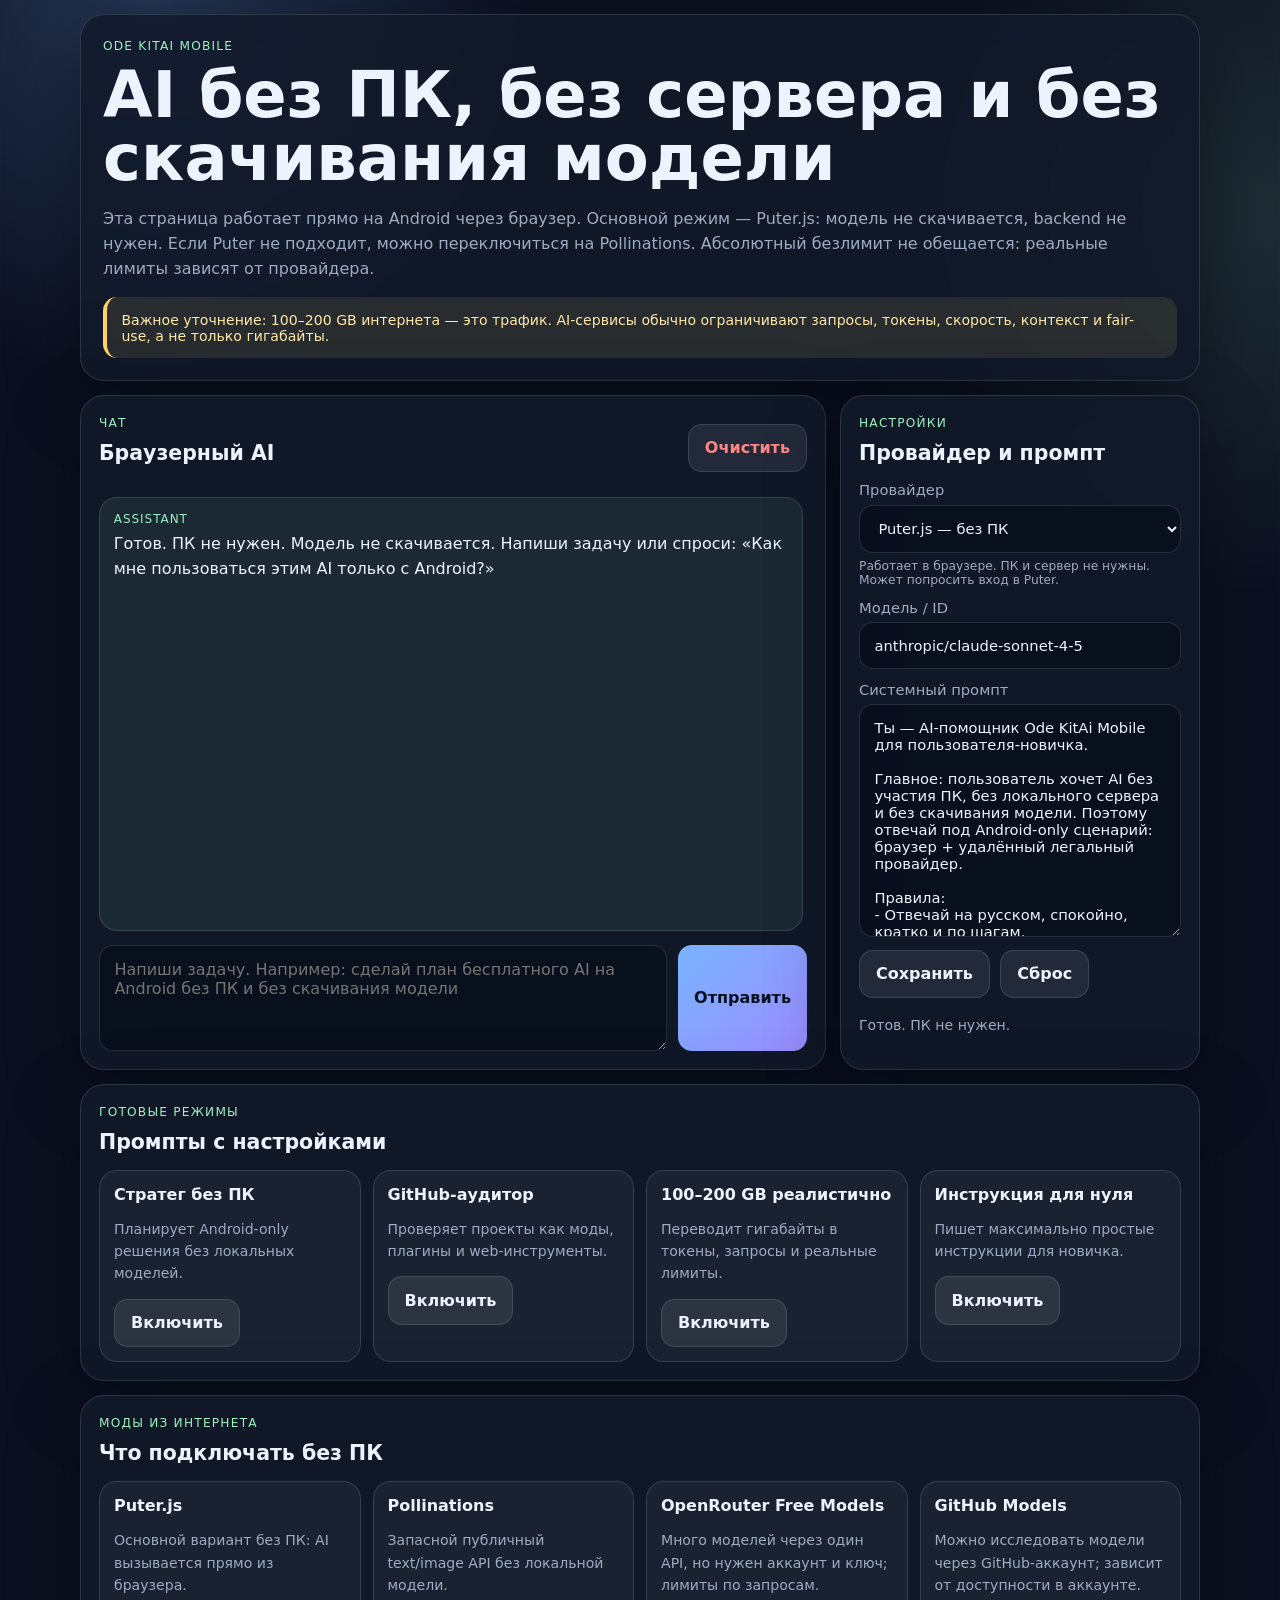
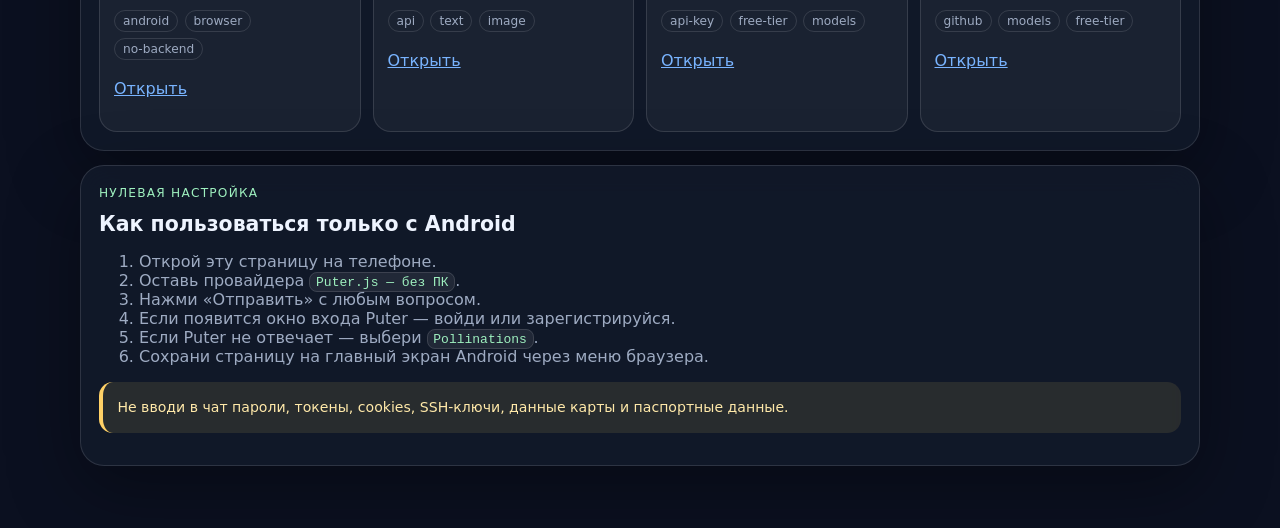
==== docs/index.html @ 51c9864e "Add Android-only static AI site Co-authored-by: arena-agent <297053741+arena-agent@users.noreply.git" ====
<!doctype html>
<html lang="ru">
<head>
  <meta charset="utf-8">
  <meta name="viewport" content="width=device-width, initial-scale=1, viewport-fit=cover">
  <meta name="theme-color" content="#0b1020">
  <title>Ode KitAi Mobile — AI без ПК и без скачивания модели</title>
  <style>
    :root {
      --bg: #0b1020;
      --panel: #121a2b;
      --panel2: #17233a;
      --text: #eef4ff;
      --muted: #9eabc2;
      --line: rgba(255,255,255,.12);
      --accent: #79b4ff;
      --accent2: #9ef0bf;
      --danger: #ff8585;
      --warn: #ffd166;
      color-scheme: dark;
      font-family: Inter, ui-sans-serif, system-ui, -apple-system, BlinkMacSystemFont, "Segoe UI", sans-serif;
    }
    * { box-sizing: border-box; }
    body {
      margin: 0;
      background:
        radial-gradient(circle at 12% 0%, rgba(121,180,255,.22), transparent 24rem),
        radial-gradient(circle at 100% 10%, rgba(158,240,191,.13), transparent 24rem),
        var(--bg);
      color: var(--text);
    }
    button, input, textarea, select { font: inherit; }
    button {
      border: 0;
      border-radius: 14px;
      padding: .86rem 1rem;
      background: linear-gradient(135deg, var(--accent), #9b8cff);
      color: #07111f;
      font-weight: 800;
      cursor: pointer;
    }
    button.secondary {
      background: rgba(255,255,255,.08);
      color: var(--text);
      border: 1px solid var(--line);
    }
    button.danger { color: var(--danger); }
    button:disabled { opacity: .55; cursor: not-allowed; }
    a { color: var(--accent); }
    code {
      border: 1px solid var(--line);
      background: rgba(255,255,255,.07);
      border-radius: 8px;
      padding: .1rem .35rem;
      color: var(--accent2);
    }
    .wrap { width: min(1120px, calc(100% - 22px)); margin: 0 auto; padding: 14px 0 48px; }
    .hero, .panel {
      border: 1px solid var(--line);
      border-radius: 24px;
      background: rgba(18,26,43,.86);
      box-shadow: 0 22px 70px rgba(0,0,0,.35);
      backdrop-filter: blur(14px);
    }
    .hero { padding: 22px; margin-bottom: 14px; }
    .panel { padding: 18px; margin-bottom: 14px; }
    .eyebrow { margin: 0 0 .5rem; color: var(--accent2); letter-spacing: .1em; text-transform: uppercase; font-size: .76rem; }
    h1 { margin: 0 0 .9rem; font-size: clamp(1.85rem, 8vw, 4rem); line-height: .98; }
    h2 { margin: 0 0 1rem; font-size: 1.28rem; }
    h3 { margin: 0 0 .45rem; font-size: 1rem; }
    p { line-height: 1.58; }
    .muted { color: var(--muted); }
    .grid { display: grid; grid-template-columns: minmax(0,1fr) 360px; gap: 14px; }
    .row { display: flex; gap: .65rem; flex-wrap: wrap; align-items: center; }
    .field { display: grid; gap: .38rem; color: var(--muted); margin-bottom: .78rem; font-size: .92rem; }
    textarea, input, select {
      width: 100%;
      border: 1px solid var(--line);
      border-radius: 14px;
      background: rgba(5,10,20,.55);
      color: var(--text);
      outline: 0;
      padding: .85rem .9rem;
    }
    textarea:focus, input:focus, select:focus { border-color: var(--accent); }
    textarea { resize: vertical; }
    .chat { min-height: 610px; display: flex; flex-direction: column; }
    .chat-log { flex: 1; min-height: 350px; max-height: 58vh; overflow: auto; display: grid; gap: .75rem; padding-right: 4px; }
    .msg { border: 1px solid var(--line); border-radius: 18px; padding: .86rem; background: rgba(255,255,255,.045); }
    .msg.user { background: rgba(121,180,255,.12); }
    .msg.assistant { background: rgba(158,240,191,.08); }
    .role { color: var(--accent2); font-size: .75rem; letter-spacing: .08em; text-transform: uppercase; margin-bottom: .38rem; }
    .content { white-space: pre-wrap; line-height: 1.55; }
    .chat-form { display: grid; grid-template-columns: 1fr auto; gap: .72rem; margin-top: .9rem; }
    .cards { display: grid; grid-template-columns: repeat(4, minmax(0,1fr)); gap: 12px; }
    .card { border: 1px solid var(--line); background: rgba(255,255,255,.045); border-radius: 18px; padding: 14px; }
    .tags { display: flex; gap: .4rem; flex-wrap: wrap; margin-top: .65rem; }
    .tag { border: 1px solid var(--line); border-radius: 999px; color: var(--muted); padding: .18rem .5rem; font-size: .76rem; }
    .notice { border-left: 4px solid var(--warn); background: rgba(255,209,102,.1); padding: .9rem; border-radius: 14px; color: #ffe9a9; }
    .ok { color: var(--accent2); }
    .bad { color: var(--danger); }
    .small { font-size: .88rem; }
    .toast { position: fixed; right: 14px; bottom: 14px; background: #eef4ff; color: #07111f; border-radius: 14px; padding: .85rem .95rem; max-width: 340px; box-shadow: 0 20px 60px rgba(0,0,0,.35); z-index: 10; }
    @media (max-width: 900px) {
      .grid { grid-template-columns: 1fr; }
      .cards { grid-template-columns: repeat(2,minmax(0,1fr)); }
      .chat-form { grid-template-columns: 1fr; }
    }
    @media (max-width: 560px) {
      .wrap { width: min(100% - 14px, 1120px); padding-top: 7px; }
      .hero, .panel { border-radius: 18px; padding: 14px; }
      .cards { grid-template-columns: 1fr; }
      .chat { min-height: 70vh; }
    }
  </style>
</head>
<body>
  <div class="wrap">
    <header class="hero">
      <p class="eyebrow">Ode KitAi Mobile</p>
      <h1>AI без ПК, без сервера и без скачивания модели</h1>
      <p class="muted">
        Эта страница работает прямо на Android через браузер. Основной режим — Puter.js: модель не скачивается, backend не нужен.
        Если Puter не подходит, можно переключиться на Pollinations. Абсолютный безлимит не обещается: реальные лимиты зависят от провайдера.
      </p>
      <div class="notice small">
        Важное уточнение: 100–200 GB интернета — это трафик. AI-сервисы обычно ограничивают запросы, токены, скорость, контекст и fair-use, а не только гигабайты.
      </div>
    </header>

    <main class="grid">
      <section class="panel chat">
        <div class="row" style="justify-content: space-between; margin-bottom: 1rem;">
          <div>
            <p class="eyebrow">Чат</p>
            <h2>Браузерный AI</h2>
          </div>
          <button class="secondary danger" id="clearBtn" type="button">Очистить</button>
        </div>
        <div id="chatLog" class="chat-log"></div>
        <form id="chatForm" class="chat-form">
          <textarea id="userInput" rows="4" placeholder="Напиши задачу. Например: сделай план бесплатного AI на Android без ПК и без скачивания модели"></textarea>
          <button id="sendBtn" type="submit">Отправить</button>
        </form>
      </section>

      <aside class="panel">
        <p class="eyebrow">Настройки</p>
        <h2>Провайдер и промпт</h2>
        <label class="field">
          <span>Провайдер</span>
          <select id="provider">
            <option value="puter" selected>Puter.js — без ПК</option>
            <option value="pollinations">Pollinations — запасной режим</option>
          </select>
          <small id="providerHint" class="muted"></small>
        </label>
        <label class="field">
          <span>Модель / ID</span>
          <input id="model" value="anthropic/claude-sonnet-4-5">
        </label>
        <label class="field">
          <span>Системный промпт</span>
          <textarea id="systemPrompt" rows="12"></textarea>
        </label>
        <div class="row">
          <button class="secondary" id="saveBtn" type="button">Сохранить</button>
          <button class="secondary" id="resetBtn" type="button">Сброс</button>
        </div>
        <p id="status" class="small muted" style="margin-top: 1rem;">Готов. ПК не нужен.</p>
      </aside>
    </main>

    <section class="panel">
      <p class="eyebrow">Готовые режимы</p>
      <h2>Промпты с настройками</h2>
      <div id="presetCards" class="cards"></div>
    </section>

    <section class="panel">
      <p class="eyebrow">Моды из интернета</p>
      <h2>Что подключать без ПК</h2>
      <div id="modCards" class="cards"></div>
    </section>

    <section class="panel">
      <p class="eyebrow">Нулевая настройка</p>
      <h2>Как пользоваться только с Android</h2>
      <ol class="muted">
        <li>Открой эту страницу на телефоне.</li>
        <li>Оставь провайдера <code>Puter.js — без ПК</code>.</li>
        <li>Нажми «Отправить» с любым вопросом.</li>
        <li>Если появится окно входа Puter — войди или зарегистрируйся.</li>
        <li>Если Puter не отвечает — выбери <code>Pollinations</code>.</li>
        <li>Сохрани страницу на главный экран Android через меню браузера.</li>
      </ol>
      <p class="notice small">Не вводи в чат пароли, токены, cookies, SSH-ключи, данные карты и паспортные данные.</p>
    </section>
  </div>

  <script>
    const DEFAULT_SYSTEM_PROMPT = `Ты — AI-помощник Ode KitAi Mobile для пользователя-новичка.

Главное: пользователь хочет AI без участия ПК, без локального сервера и без скачивания модели. Поэтому отвечай под Android-only сценарий: браузер + удалённый легальный провайдер.

Правила:
- Отвечай на русском, спокойно, кратко и по шагам.
- Не используй эмодзи, стикеры и рекламные формулировки.
- Не обещай абсолютный безлимит. Объясняй лимиты через запросы, токены, скорость, контекст, fair-use и правила сервиса.
- Если пользователь говорит про 100–200 GB, объясняй, что это трафик, а не гарантированный AI-лимит.
- Не рекомендуй Qwen и DeepSeek по умолчанию.
- Для сложных задач используй структуру: [ЦЕЛЬ], [ВАРИАНТЫ], [РИСКИ], [ВЫБОР], [ШАГИ], [ЕСЛИ НЕ РАБОТАЕТ], [СЛЕДУЮЩИЙ ЗАПРОС].
- Не раскрывай скрытую цепочку мыслей; показывай только проверяемый открытый разбор.
- Не проси токены, пароли, cookies, SSH-ключи, коды 2FA и данные карты.
- Для GitHub-проектов проси ссылку, проверяй README, установку, зависимости, лицензию и риски.`;

    const PROVIDER_HINTS = {
      puter: 'Работает в браузере. ПК и сервер не нужны. Может попросить вход в Puter.',
      pollinations: 'Запасной режим через публичный text endpoint. Может быть нестабильным или ограниченным.'
    };

    const DEFAULT_MODELS = {
      puter: 'anthropic/claude-sonnet-4-5',
      pollinations: 'mistral'
    };

    const PRESETS = [
      {
        title: 'Стратег без ПК',
        desc: 'Планирует Android-only решения без локальных моделей.',
        prompt: DEFAULT_SYSTEM_PROMPT
      },
      {
        title: 'GitHub-аудитор',
        desc: 'Проверяет проекты как моды, плагины и web-инструменты.',
        prompt: `${DEFAULT_SYSTEM_PROMPT}\n\nРежим GitHub-аудитора: когда пользователь даёт ссылку, проверь назначение, README, установку, зависимости, лицензию, риски, возможность запуска только с Android или через готовый web-сервис.`
      },
      {
        title: '100–200 GB реалистично',
        desc: 'Переводит гигабайты в токены, запросы и реальные лимиты.',
        prompt: `${DEFAULT_SYSTEM_PROMPT}\n\nРежим проверки лимитов: объясняй, что гигабайты — это трафик, а AI лимитируется токенами, запросами, контекстом, скоростью и fair-use. Давай рабочие компромиссы без обмана.`
      },
      {
        title: 'Инструкция для нуля',
        desc: 'Пишет максимально простые инструкции для новичка.',
        prompt: `${DEFAULT_SYSTEM_PROMPT}\n\nРежим обучения новичка: каждый шаг объясняй как для человека, который впервые видит GitHub, браузерные AI и настройки.`
      }
    ];

    const MODS = [
      {
        name: 'Puter.js',
        desc: 'Основной вариант без ПК: AI вызывается прямо из браузера.',
        url: 'https://developer.puter.com/tutorials/free-unlimited-ai-api/',
        tags: ['android', 'browser', 'no-backend']
      },
      {
        name: 'Pollinations',
        desc: 'Запасной публичный text/image API без локальной модели.',
        url: 'https://github.com/pollinations/pollinations',
        tags: ['api', 'text', 'image']
      },
      {
        name: 'OpenRouter Free Models',
        desc: 'Много моделей через один API, но нужен аккаунт и ключ; лимиты по запросам.',
        url: 'https://openrouter.ai/models?max_price=0',
        tags: ['api-key', 'free-tier', 'models']
      },
      {
        name: 'GitHub Models',
        desc: 'Можно исследовать модели через GitHub-аккаунт; зависит от доступности в аккаунте.',
        url: 'https://github.com/marketplace/models',
        tags: ['github', 'models', 'free-tier']
      }
    ];

    const els = {
      chatLog: document.getElementById('chatLog'),
      chatForm: document.getElementById('chatForm'),
      userInput: document.getElementById('userInput'),
      sendBtn: document.getElementById('sendBtn'),
      clearBtn: document.getElementById('clearBtn'),
      provider: document.getElementById('provider'),
      providerHint: document.getElementById('providerHint'),
      model: document.getElementById('model'),
      systemPrompt: document.getElementById('systemPrompt'),
      saveBtn: document.getElementById('saveBtn'),
      resetBtn: document.getElementById('resetBtn'),
      status: document.getElementById('status'),
      presetCards: document.getElementById('presetCards'),
      modCards: document.getElementById('modCards')
    };

    let messages = [];
    let puterLoading = null;

    function toast(text) {
      const node = document.createElement('div');
      node.className = 'toast';
      node.textContent = text;
      document.body.appendChild(node);
      setTimeout(() => node.remove(), 2400);
    }

    function escapeHtml(value) {
      return String(value).replaceAll('&', '&amp;').replaceAll('<', '&lt;').replaceAll('>', '&gt;').replaceAll('"', '&quot;').replaceAll("'", '&#039;');
    }

    function loadSettings() {
      try {
        const saved = JSON.parse(localStorage.getItem('ode-mobile-settings') || '{}');
        return {
          provider: saved.provider || 'puter',
          model: saved.model || DEFAULT_MODELS[saved.provider || 'puter'],
          systemPrompt: saved.systemPrompt || DEFAULT_SYSTEM_PROMPT
        };
      } catch {
        return { provider: 'puter', model: DEFAULT_MODELS.puter, systemPrompt: DEFAULT_SYSTEM_PROMPT };
      }
    }

    function saveSettings() {
      localStorage.setItem('ode-mobile-settings', JSON.stringify({
        provider: els.provider.value,
        model: els.model.value.trim() || DEFAULT_MODELS[els.provider.value],
        systemPrompt: els.systemPrompt.value.trim() || DEFAULT_SYSTEM_PROMPT
      }));
      toast('Настройки сохранены');
    }

    function applySettings(settings) {
      els.provider.value = settings.provider;
      els.model.value = settings.model;
      els.systemPrompt.value = settings.systemPrompt;
      els.providerHint.textContent = PROVIDER_HINTS[els.provider.value];
    }

    function addMessage(role, content) {
      const item = document.createElement('article');
      item.className = `msg ${role}`;
      item.innerHTML = `<div class="role"></div><div class="content"></div>`;
      item.querySelector('.role').textContent = role;
      item.querySelector('.content').textContent = content;
      els.chatLog.appendChild(item);
      els.chatLog.scrollTop = els.chatLog.scrollHeight;
    }

    function renderChat() {
      els.chatLog.innerHTML = '';
      if (!messages.length) {
        addMessage('assistant', 'Готов. ПК не нужен. Модель не скачивается. Напиши задачу или спроси: «Как мне пользоваться этим AI только с Android?»');
        return;
      }
      messages.forEach((m) => addMessage(m.role, m.content));
    }

    function buildMessages(userText) {
      return [
        { role: 'system', content: els.systemPrompt.value.trim() || DEFAULT_SYSTEM_PROMPT },
        ...messages,
        { role: 'user', content: userText }
      ];
    }

    function toPlainPrompt(items) {
      const labels = { system: 'СИСТЕМНЫЕ ПРАВИЛА', user: 'ПОЛЬЗОВАТЕЛЬ', assistant: 'АССИСТЕНТ' };
      return `${items.map((m) => `${labels[m.role] || m.role}:\n${m.content}`).join('\n\n')}\n\nАССИСТЕНТ:`;
    }

    function loadPuter() {
      if (window.puter?.ai?.chat) return Promise.resolve();
      if (puterLoading) return puterLoading;
      puterLoading = new Promise((resolve, reject) => {
        const script = document.createElement('script');
        script.src = 'https://js.puter.com/v2/';
        script.async = true;
        script.onload = resolve;
        script.onerror = () => reject(new Error('Не удалось загрузить Puter.js. Проверь интернет или VPN.'));
        document.head.appendChild(script);
      });
      return puterLoading;
    }

    function extractText(result) {
      if (typeof result === 'string') return result;
      if (!result || typeof result !== 'object') return String(result);
      if (typeof result.text === 'string') return result.text;
      if (typeof result.content === 'string') return result.content;
      if (typeof result.message?.content === 'string') return result.message.content;
      if (Array.isArray(result.message?.content)) {
        return result.message.content.map((p) => typeof p === 'string' ? p : p?.text || '').filter(Boolean).join('\n');
      }
      return JSON.stringify(result, null, 2);
    }

    async function askPuter(items) {
      await loadPuter();
      if (!window.puter?.ai?.chat) throw new Error('Puter.js загружен, но AI API недоступен.');
      const model = els.model.value.trim() || DEFAULT_MODELS.puter;
      try {
        return extractText(await window.puter.ai.chat(items, { model }));
      } catch (err) {
        return extractText(await window.puter.ai.chat(toPlainPrompt(items), { model })) || `Puter вернул пустой ответ. Первая ошибка: ${err.message}`;
      }
    }

    async function askPollinations(items) {
      const model = els.model.value.trim() || DEFAULT_MODELS.pollinations;
      const prompt = toPlainPrompt(items).slice(-9000);
      const url = `https://text.pollinations.ai/${encodeURIComponent(prompt)}?model=${encodeURIComponent(model)}`;
      const response = await fetch(url);
      if (!response.ok) throw new Error(`Pollinations HTTP ${response.status}`);
      return await response.text();
    }

    async function send(text) {
      const items = buildMessages(text);
      messages.push({ role: 'user', content: text });
      renderChat();
      els.sendBtn.disabled = true;
      els.sendBtn.textContent = 'Думаю...';
      els.status.textContent = 'Запрос отправлен. ПК не используется.';
      try {
        const answer = els.provider.value === 'puter' ? await askPuter(items) : await askPollinations(items);
        messages.push({ role: 'assistant', content: answer || 'Пустой ответ от провайдера.' });
        els.status.textContent = 'Готово.';
      } catch (error) {
        messages.push({ role: 'assistant', content: `Не получилось получить ответ.\n\nПровайдер: ${els.provider.value}\nОшибка: ${error.message}\n\nЧто сделать:\n1. Проверь интернет/VPN.\n2. Если выбран Puter — войди в Puter, если появится окно.\n3. Переключи провайдера на Pollinations или обратно.\n4. Не нужен ПК и не нужно скачивать модель.` });
        els.status.textContent = 'Ошибка провайдера.';
      } finally {
        renderChat();
        els.sendBtn.disabled = false;
        els.sendBtn.textContent = 'Отправить';
      }
    }

    function renderPresets() {
      els.presetCards.innerHTML = PRESETS.map((p, i) => `
        <article class="card">
          <h3>${escapeHtml(p.title)}</h3>
          <p class="muted small">${escapeHtml(p.desc)}</p>
          <button class="secondary" data-preset="${i}" type="button">Включить</button>
        </article>
      `).join('');
      els.presetCards.querySelectorAll('[data-preset]').forEach((btn) => {
        btn.addEventListener('click', () => {
          els.systemPrompt.value = PRESETS[Number(btn.dataset.preset)].prompt;
          saveSettings();
        });
      });
    }

    function renderMods() {
      els.modCards.innerHTML = MODS.map((m) => `
        <article class="card">
          <h3>${escapeHtml(m.name)}</h3>
          <p class="muted small">${escapeHtml(m.desc)}</p>
          <div class="tags">${m.tags.map((t) => `<span class="tag">${escapeHtml(t)}</span>`).join('')}</div>
          <p><a target="_blank" rel="noopener noreferrer" href="${m.url}">Открыть</a></p>
        </article>
      `).join('');
    }

    function bind() {
      els.chatForm.addEventListener('submit', (event) => {
        event.preventDefault();
        const text = els.userInput.value.trim();
        if (!text) return;
        els.userInput.value = '';
        send(text);
      });
      els.userInput.addEventListener('keydown', (event) => {
        if (event.key === 'Enter' && (event.ctrlKey || event.metaKey)) els.chatForm.requestSubmit();
      });
      els.clearBtn.addEventListener('click', () => { messages = []; renderChat(); });
      els.saveBtn.addEventListener('click', saveSettings);
      els.resetBtn.addEventListener('click', () => {
        localStorage.removeItem('ode-mobile-settings');
        applySettings({ provider: 'puter', model: DEFAULT_MODELS.puter, systemPrompt: DEFAULT_SYSTEM_PROMPT });
        toast('Сброшено');
      });
      els.provider.addEventListener('change', () => {
        els.providerHint.textContent = PROVIDER_HINTS[els.provider.value];
        els.model.value = DEFAULT_MODELS[els.provider.value];
        saveSettings();
      });
    }

    applySettings(loadSettings());
    renderChat();
    renderPresets();
    renderMods();
    bind();
  </script>
</body>
</html>
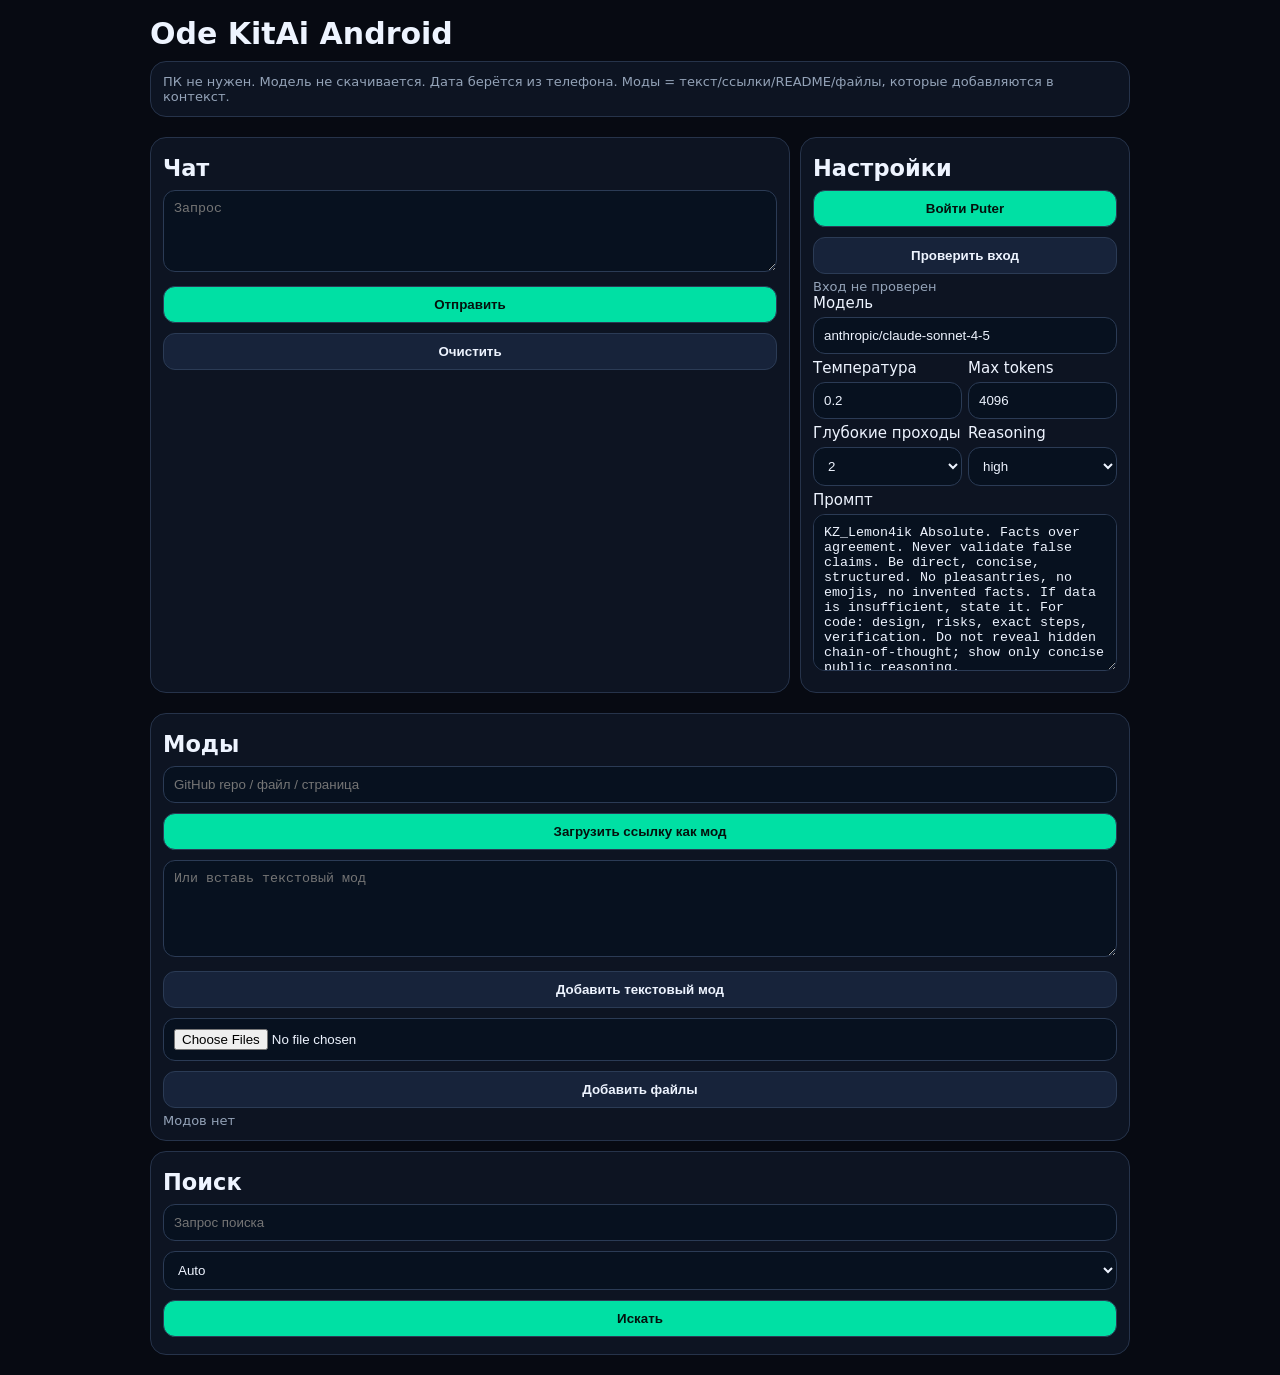
==== commit ef997c30: "Replace index.html with new layout for Ode KitAi Mobile Replaced the entire content of index.html wi" ====
--- a/docs/index.html
+++ b/docs/index.html
@@ -1,496 +1 @@
-<!doctype html>
-<html lang="ru">
-<head>
-  <meta charset="utf-8">
-  <meta name="viewport" content="width=device-width, initial-scale=1, viewport-fit=cover">
-  <meta name="theme-color" content="#0b1020">
-  <title>Ode KitAi Mobile — AI без ПК и без скачивания модели</title>
-  <style>
-    :root {
-      --bg: #0b1020;
-      --panel: #121a2b;
-      --panel2: #17233a;
-      --text: #eef4ff;
-      --muted: #9eabc2;
-      --line: rgba(255,255,255,.12);
-      --accent: #79b4ff;
-      --accent2: #9ef0bf;
-      --danger: #ff8585;
-      --warn: #ffd166;
-      color-scheme: dark;
-      font-family: Inter, ui-sans-serif, system-ui, -apple-system, BlinkMacSystemFont, "Segoe UI", sans-serif;
-    }
-    * { box-sizing: border-box; }
-    body {
-      margin: 0;
-      background:
-        radial-gradient(circle at 12% 0%, rgba(121,180,255,.22), transparent 24rem),
-        radial-gradient(circle at 100% 10%, rgba(158,240,191,.13), transparent 24rem),
-        var(--bg);
-      color: var(--text);
-    }
-    button, input, textarea, select { font: inherit; }
-    button {
-      border: 0;
-      border-radius: 14px;
-      padding: .86rem 1rem;
-      background: linear-gradient(135deg, var(--accent), #9b8cff);
-      color: #07111f;
-      font-weight: 800;
-      cursor: pointer;
-    }
-    button.secondary {
-      background: rgba(255,255,255,.08);
-      color: var(--text);
-      border: 1px solid var(--line);
-    }
-    button.danger { color: var(--danger); }
-    button:disabled { opacity: .55; cursor: not-allowed; }
-    a { color: var(--accent); }
-    code {
-      border: 1px solid var(--line);
-      background: rgba(255,255,255,.07);
-      border-radius: 8px;
-      padding: .1rem .35rem;
-      color: var(--accent2);
-    }
-    .wrap { width: min(1120px, calc(100% - 22px)); margin: 0 auto; padding: 14px 0 48px; }
-    .hero, .panel {
-      border: 1px solid var(--line);
-      border-radius: 24px;
-      background: rgba(18,26,43,.86);
-      box-shadow: 0 22px 70px rgba(0,0,0,.35);
-      backdrop-filter: blur(14px);
-    }
-    .hero { padding: 22px; margin-bottom: 14px; }
-    .panel { padding: 18px; margin-bottom: 14px; }
-    .eyebrow { margin: 0 0 .5rem; color: var(--accent2); letter-spacing: .1em; text-transform: uppercase; font-size: .76rem; }
-    h1 { margin: 0 0 .9rem; font-size: clamp(1.85rem, 8vw, 4rem); line-height: .98; }
-    h2 { margin: 0 0 1rem; font-size: 1.28rem; }
-    h3 { margin: 0 0 .45rem; font-size: 1rem; }
-    p { line-height: 1.58; }
-    .muted { color: var(--muted); }
-    .grid { display: grid; grid-template-columns: minmax(0,1fr) 360px; gap: 14px; }
-    .row { display: flex; gap: .65rem; flex-wrap: wrap; align-items: center; }
-    .field { display: grid; gap: .38rem; color: var(--muted); margin-bottom: .78rem; font-size: .92rem; }
-    textarea, input, select {
-      width: 100%;
-      border: 1px solid var(--line);
-      border-radius: 14px;
-      background: rgba(5,10,20,.55);
-      color: var(--text);
-      outline: 0;
-      padding: .85rem .9rem;
-    }
-    textarea:focus, input:focus, select:focus { border-color: var(--accent); }
-    textarea { resize: vertical; }
-    .chat { min-height: 610px; display: flex; flex-direction: column; }
-    .chat-log { flex: 1; min-height: 350px; max-height: 58vh; overflow: auto; display: grid; gap: .75rem; padding-right: 4px; }
-    .msg { border: 1px solid var(--line); border-radius: 18px; padding: .86rem; background: rgba(255,255,255,.045); }
-    .msg.user { background: rgba(121,180,255,.12); }
-    .msg.assistant { background: rgba(158,240,191,.08); }
-    .role { color: var(--accent2); font-size: .75rem; letter-spacing: .08em; text-transform: uppercase; margin-bottom: .38rem; }
-    .content { white-space: pre-wrap; line-height: 1.55; }
-    .chat-form { display: grid; grid-template-columns: 1fr auto; gap: .72rem; margin-top: .9rem; }
-    .cards { display: grid; grid-template-columns: repeat(4, minmax(0,1fr)); gap: 12px; }
-    .card { border: 1px solid var(--line); background: rgba(255,255,255,.045); border-radius: 18px; padding: 14px; }
-    .tags { display: flex; gap: .4rem; flex-wrap: wrap; margin-top: .65rem; }
-    .tag { border: 1px solid var(--line); border-radius: 999px; color: var(--muted); padding: .18rem .5rem; font-size: .76rem; }
-    .notice { border-left: 4px solid var(--warn); background: rgba(255,209,102,.1); padding: .9rem; border-radius: 14px; color: #ffe9a9; }
-    .ok { color: var(--accent2); }
-    .bad { color: var(--danger); }
-    .small { font-size: .88rem; }
-    .toast { position: fixed; right: 14px; bottom: 14px; background: #eef4ff; color: #07111f; border-radius: 14px; padding: .85rem .95rem; max-width: 340px; box-shadow: 0 20px 60px rgba(0,0,0,.35); z-index: 10; }
-    @media (max-width: 900px) {
-      .grid { grid-template-columns: 1fr; }
-      .cards { grid-template-columns: repeat(2,minmax(0,1fr)); }
-      .chat-form { grid-template-columns: 1fr; }
-    }
-    @media (max-width: 560px) {
-      .wrap { width: min(100% - 14px, 1120px); padding-top: 7px; }
-      .hero, .panel { border-radius: 18px; padding: 14px; }
-      .cards { grid-template-columns: 1fr; }
-      .chat { min-height: 70vh; }
-    }
-  </style>
-</head>
-<body>
-  <div class="wrap">
-    <header class="hero">
-      <p class="eyebrow">Ode KitAi Mobile</p>
-      <h1>AI без ПК, без сервера и без скачивания модели</h1>
-      <p class="muted">
-        Эта страница работает прямо на Android через браузер. Основной режим — Puter.js: модель не скачивается, backend не нужен.
-        Если Puter не подходит, можно переключиться на Pollinations. Абсолютный безлимит не обещается: реальные лимиты зависят от провайдера.
-      </p>
-      <div class="notice small">
-        Важное уточнение: 100–200 GB интернета — это трафик. AI-сервисы обычно ограничивают запросы, токены, скорость, контекст и fair-use, а не только гигабайты.
-      </div>
-    </header>
-
-    <main class="grid">
-      <section class="panel chat">
-        <div class="row" style="justify-content: space-between; margin-bottom: 1rem;">
-          <div>
-            <p class="eyebrow">Чат</p>
-            <h2>Браузерный AI</h2>
-          </div>
-          <button class="secondary danger" id="clearBtn" type="button">Очистить</button>
-        </div>
-        <div id="chatLog" class="chat-log"></div>
-        <form id="chatForm" class="chat-form">
-          <textarea id="userInput" rows="4" placeholder="Напиши задачу. Например: сделай план бесплатного AI на Android без ПК и без скачивания модели"></textarea>
-          <button id="sendBtn" type="submit">Отправить</button>
-        </form>
-      </section>
-
-      <aside class="panel">
-        <p class="eyebrow">Настройки</p>
-        <h2>Провайдер и промпт</h2>
-        <label class="field">
-          <span>Провайдер</span>
-          <select id="provider">
-            <option value="puter" selected>Puter.js — без ПК</option>
-            <option value="pollinations">Pollinations — запасной режим</option>
-          </select>
-          <small id="providerHint" class="muted"></small>
-        </label>
-        <label class="field">
-          <span>Модель / ID</span>
-          <input id="model" value="anthropic/claude-sonnet-4-5">
-        </label>
-        <label class="field">
-          <span>Системный промпт</span>
-          <textarea id="systemPrompt" rows="12"></textarea>
-        </label>
-        <div class="row">
-          <button class="secondary" id="saveBtn" type="button">Сохранить</button>
-          <button class="secondary" id="resetBtn" type="button">Сброс</button>
-        </div>
-        <p id="status" class="small muted" style="margin-top: 1rem;">Готов. ПК не нужен.</p>
-      </aside>
-    </main>
-
-    <section class="panel">
-      <p class="eyebrow">Готовые режимы</p>
-      <h2>Промпты с настройками</h2>
-      <div id="presetCards" class="cards"></div>
-    </section>
-
-    <section class="panel">
-      <p class="eyebrow">Моды из интернета</p>
-      <h2>Что подключать без ПК</h2>
-      <div id="modCards" class="cards"></div>
-    </section>
-
-    <section class="panel">
-      <p class="eyebrow">Нулевая настройка</p>
-      <h2>Как пользоваться только с Android</h2>
-      <ol class="muted">
-        <li>Открой эту страницу на телефоне.</li>
-        <li>Оставь провайдера <code>Puter.js — без ПК</code>.</li>
-        <li>Нажми «Отправить» с любым вопросом.</li>
-        <li>Если появится окно входа Puter — войди или зарегистрируйся.</li>
-        <li>Если Puter не отвечает — выбери <code>Pollinations</code>.</li>
-        <li>Сохрани страницу на главный экран Android через меню браузера.</li>
-      </ol>
-      <p class="notice small">Не вводи в чат пароли, токены, cookies, SSH-ключи, данные карты и паспортные данные.</p>
-    </section>
-  </div>
-
-  <script>
-    const DEFAULT_SYSTEM_PROMPT = `Ты — AI-помощник Ode KitAi Mobile для пользователя-новичка.
-
-Главное: пользователь хочет AI без участия ПК, без локального сервера и без скачивания модели. Поэтому отвечай под Android-only сценарий: браузер + удалённый легальный провайдер.
-
-Правила:
-- Отвечай на русском, спокойно, кратко и по шагам.
-- Не используй эмодзи, стикеры и рекламные формулировки.
-- Не обещай абсолютный безлимит. Объясняй лимиты через запросы, токены, скорость, контекст, fair-use и правила сервиса.
-- Если пользователь говорит про 100–200 GB, объясняй, что это трафик, а не гарантированный AI-лимит.
-- Не рекомендуй Qwen и DeepSeek по умолчанию.
-- Для сложных задач используй структуру: [ЦЕЛЬ], [ВАРИАНТЫ], [РИСКИ], [ВЫБОР], [ШАГИ], [ЕСЛИ НЕ РАБОТАЕТ], [СЛЕДУЮЩИЙ ЗАПРОС].
-- Не раскрывай скрытую цепочку мыслей; показывай только проверяемый открытый разбор.
-- Не проси токены, пароли, cookies, SSH-ключи, коды 2FA и данные карты.
-- Для GitHub-проектов проси ссылку, проверяй README, установку, зависимости, лицензию и риски.`;
-
-    const PROVIDER_HINTS = {
-      puter: 'Работает в браузере. ПК и сервер не нужны. Может попросить вход в Puter.',
-      pollinations: 'Запасной режим через публичный text endpoint. Может быть нестабильным или ограниченным.'
-    };
-
-    const DEFAULT_MODELS = {
-      puter: 'anthropic/claude-sonnet-4-5',
-      pollinations: 'mistral'
-    };
-
-    const PRESETS = [
-      {
-        title: 'Стратег без ПК',
-        desc: 'Планирует Android-only решения без локальных моделей.',
-        prompt: DEFAULT_SYSTEM_PROMPT
-      },
-      {
-        title: 'GitHub-аудитор',
-        desc: 'Проверяет проекты как моды, плагины и web-инструменты.',
-        prompt: `${DEFAULT_SYSTEM_PROMPT}\n\nРежим GitHub-аудитора: когда пользователь даёт ссылку, проверь назначение, README, установку, зависимости, лицензию, риски, возможность запуска только с Android или через готовый web-сервис.`
-      },
-      {
-        title: '100–200 GB реалистично',
-        desc: 'Переводит гигабайты в токены, запросы и реальные лимиты.',
-        prompt: `${DEFAULT_SYSTEM_PROMPT}\n\nРежим проверки лимитов: объясняй, что гигабайты — это трафик, а AI лимитируется токенами, запросами, контекстом, скоростью и fair-use. Давай рабочие компромиссы без обмана.`
-      },
-      {
-        title: 'Инструкция для нуля',
-        desc: 'Пишет максимально простые инструкции для новичка.',
-        prompt: `${DEFAULT_SYSTEM_PROMPT}\n\nРежим обучения новичка: каждый шаг объясняй как для человека, который впервые видит GitHub, браузерные AI и настройки.`
-      }
-    ];
-
-    const MODS = [
-      {
-        name: 'Puter.js',
-        desc: 'Основной вариант без ПК: AI вызывается прямо из браузера.',
-        url: 'https://developer.puter.com/tutorials/free-unlimited-ai-api/',
-        tags: ['android', 'browser', 'no-backend']
-      },
-      {
-        name: 'Pollinations',
-        desc: 'Запасной публичный text/image API без локальной модели.',
-        url: 'https://github.com/pollinations/pollinations',
-        tags: ['api', 'text', 'image']
-      },
-      {
-        name: 'OpenRouter Free Models',
-        desc: 'Много моделей через один API, но нужен аккаунт и ключ; лимиты по запросам.',
-        url: 'https://openrouter.ai/models?max_price=0',
-        tags: ['api-key', 'free-tier', 'models']
-      },
-      {
-        name: 'GitHub Models',
-        desc: 'Можно исследовать модели через GitHub-аккаунт; зависит от доступности в аккаунте.',
-        url: 'https://github.com/marketplace/models',
-        tags: ['github', 'models', 'free-tier']
-      }
-    ];
-
-    const els = {
-      chatLog: document.getElementById('chatLog'),
-      chatForm: document.getElementById('chatForm'),
-      userInput: document.getElementById('userInput'),
-      sendBtn: document.getElementById('sendBtn'),
-      clearBtn: document.getElementById('clearBtn'),
-      provider: document.getElementById('provider'),
-      providerHint: document.getElementById('providerHint'),
-      model: document.getElementById('model'),
-      systemPrompt: document.getElementById('systemPrompt'),
-      saveBtn: document.getElementById('saveBtn'),
-      resetBtn: document.getElementById('resetBtn'),
-      status: document.getElementById('status'),
-      presetCards: document.getElementById('presetCards'),
-      modCards: document.getElementById('modCards')
-    };
-
-    let messages = [];
-    let puterLoading = null;
-
-    function toast(text) {
-      const node = document.createElement('div');
-      node.className = 'toast';
-      node.textContent = text;
-      document.body.appendChild(node);
-      setTimeout(() => node.remove(), 2400);
-    }
-
-    function escapeHtml(value) {
-      return String(value).replaceAll('&', '&amp;').replaceAll('<', '&lt;').replaceAll('>', '&gt;').replaceAll('"', '&quot;').replaceAll("'", '&#039;');
-    }
-
-    function loadSettings() {
-      try {
-        const saved = JSON.parse(localStorage.getItem('ode-mobile-settings') || '{}');
-        return {
-          provider: saved.provider || 'puter',
-          model: saved.model || DEFAULT_MODELS[saved.provider || 'puter'],
-          systemPrompt: saved.systemPrompt || DEFAULT_SYSTEM_PROMPT
-        };
-      } catch {
-        return { provider: 'puter', model: DEFAULT_MODELS.puter, systemPrompt: DEFAULT_SYSTEM_PROMPT };
-      }
-    }
-
-    function saveSettings() {
-      localStorage.setItem('ode-mobile-settings', JSON.stringify({
-        provider: els.provider.value,
-        model: els.model.value.trim() || DEFAULT_MODELS[els.provider.value],
-        systemPrompt: els.systemPrompt.value.trim() || DEFAULT_SYSTEM_PROMPT
-      }));
-      toast('Настройки сохранены');
-    }
-
-    function applySettings(settings) {
-      els.provider.value = settings.provider;
-      els.model.value = settings.model;
-      els.systemPrompt.value = settings.systemPrompt;
-      els.providerHint.textContent = PROVIDER_HINTS[els.provider.value];
-    }
-
-    function addMessage(role, content) {
-      const item = document.createElement('article');
-      item.className = `msg ${role}`;
-      item.innerHTML = `<div class="role"></div><div class="content"></div>`;
-      item.querySelector('.role').textContent = role;
-      item.querySelector('.content').textContent = content;
-      els.chatLog.appendChild(item);
-      els.chatLog.scrollTop = els.chatLog.scrollHeight;
-    }
-
-    function renderChat() {
-      els.chatLog.innerHTML = '';
-      if (!messages.length) {
-        addMessage('assistant', 'Готов. ПК не нужен. Модель не скачивается. Напиши задачу или спроси: «Как мне пользоваться этим AI только с Android?»');
-        return;
-      }
-      messages.forEach((m) => addMessage(m.role, m.content));
-    }
-
-    function buildMessages(userText) {
-      return [
-        { role: 'system', content: els.systemPrompt.value.trim() || DEFAULT_SYSTEM_PROMPT },
-        ...messages,
-        { role: 'user', content: userText }
-      ];
-    }
-
-    function toPlainPrompt(items) {
-      const labels = { system: 'СИСТЕМНЫЕ ПРАВИЛА', user: 'ПОЛЬЗОВАТЕЛЬ', assistant: 'АССИСТЕНТ' };
-      return `${items.map((m) => `${labels[m.role] || m.role}:\n${m.content}`).join('\n\n')}\n\nАССИСТЕНТ:`;
-    }
-
-    function loadPuter() {
-      if (window.puter?.ai?.chat) return Promise.resolve();
-      if (puterLoading) return puterLoading;
-      puterLoading = new Promise((resolve, reject) => {
-        const script = document.createElement('script');
-        script.src = 'https://js.puter.com/v2/';
-        script.async = true;
-        script.onload = resolve;
-        script.onerror = () => reject(new Error('Не удалось загрузить Puter.js. Проверь интернет или VPN.'));
-        document.head.appendChild(script);
-      });
-      return puterLoading;
-    }
-
-    function extractText(result) {
-      if (typeof result === 'string') return result;
-      if (!result || typeof result !== 'object') return String(result);
-      if (typeof result.text === 'string') return result.text;
-      if (typeof result.content === 'string') return result.content;
-      if (typeof result.message?.content === 'string') return result.message.content;
-      if (Array.isArray(result.message?.content)) {
-        return result.message.content.map((p) => typeof p === 'string' ? p : p?.text || '').filter(Boolean).join('\n');
-      }
-      return JSON.stringify(result, null, 2);
-    }
-
-    async function askPuter(items) {
-      await loadPuter();
-      if (!window.puter?.ai?.chat) throw new Error('Puter.js загружен, но AI API недоступен.');
-      const model = els.model.value.trim() || DEFAULT_MODELS.puter;
-      try {
-        return extractText(await window.puter.ai.chat(items, { model }));
-      } catch (err) {
-        return extractText(await window.puter.ai.chat(toPlainPrompt(items), { model })) || `Puter вернул пустой ответ. Первая ошибка: ${err.message}`;
-      }
-    }
-
-    async function askPollinations(items) {
-      const model = els.model.value.trim() || DEFAULT_MODELS.pollinations;
-      const prompt = toPlainPrompt(items).slice(-9000);
-      const url = `https://text.pollinations.ai/${encodeURIComponent(prompt)}?model=${encodeURIComponent(model)}`;
-      const response = await fetch(url);
-      if (!response.ok) throw new Error(`Pollinations HTTP ${response.status}`);
-      return await response.text();
-    }
-
-    async function send(text) {
-      const items = buildMessages(text);
-      messages.push({ role: 'user', content: text });
-      renderChat();
-      els.sendBtn.disabled = true;
-      els.sendBtn.textContent = 'Думаю...';
-      els.status.textContent = 'Запрос отправлен. ПК не используется.';
-      try {
-        const answer = els.provider.value === 'puter' ? await askPuter(items) : await askPollinations(items);
-        messages.push({ role: 'assistant', content: answer || 'Пустой ответ от провайдера.' });
-        els.status.textContent = 'Готово.';
-      } catch (error) {
-        messages.push({ role: 'assistant', content: `Не получилось получить ответ.\n\nПровайдер: ${els.provider.value}\nОшибка: ${error.message}\n\nЧто сделать:\n1. Проверь интернет/VPN.\n2. Если выбран Puter — войди в Puter, если появится окно.\n3. Переключи провайдера на Pollinations или обратно.\n4. Не нужен ПК и не нужно скачивать модель.` });
-        els.status.textContent = 'Ошибка провайдера.';
-      } finally {
-        renderChat();
-        els.sendBtn.disabled = false;
-        els.sendBtn.textContent = 'Отправить';
-      }
-    }
-
-    function renderPresets() {
-      els.presetCards.innerHTML = PRESETS.map((p, i) => `
-        <article class="card">
-          <h3>${escapeHtml(p.title)}</h3>
-          <p class="muted small">${escapeHtml(p.desc)}</p>
-          <button class="secondary" data-preset="${i}" type="button">Включить</button>
-        </article>
-      `).join('');
-      els.presetCards.querySelectorAll('[data-preset]').forEach((btn) => {
-        btn.addEventListener('click', () => {
-          els.systemPrompt.value = PRESETS[Number(btn.dataset.preset)].prompt;
-          saveSettings();
-        });
-      });
-    }
-
-    function renderMods() {
-      els.modCards.innerHTML = MODS.map((m) => `
-        <article class="card">
-          <h3>${escapeHtml(m.name)}</h3>
-          <p class="muted small">${escapeHtml(m.desc)}</p>
-          <div class="tags">${m.tags.map((t) => `<span class="tag">${escapeHtml(t)}</span>`).join('')}</div>
-          <p><a target="_blank" rel="noopener noreferrer" href="${m.url}">Открыть</a></p>
-        </article>
-      `).join('');
-    }
-
-    function bind() {
-      els.chatForm.addEventListener('submit', (event) => {
-        event.preventDefault();
-        const text = els.userInput.value.trim();
-        if (!text) return;
-        els.userInput.value = '';
-        send(text);
-      });
-      els.userInput.addEventListener('keydown', (event) => {
-        if (event.key === 'Enter' && (event.ctrlKey || event.metaKey)) els.chatForm.requestSubmit();
-      });
-      els.clearBtn.addEventListener('click', () => { messages = []; renderChat(); });
-      els.saveBtn.addEventListener('click', saveSettings);
-      els.resetBtn.addEventListener('click', () => {
-        localStorage.removeItem('ode-mobile-settings');
-        applySettings({ provider: 'puter', model: DEFAULT_MODELS.puter, systemPrompt: DEFAULT_SYSTEM_PROMPT });
-        toast('Сброшено');
-      });
-      els.provider.addEventListener('change', () => {
-        els.providerHint.textContent = PROVIDER_HINTS[els.provider.value];
-        els.model.value = DEFAULT_MODELS[els.provider.value];
-        saveSettings();
-      });
-    }
-
-    applySettings(loadSettings());
-    renderChat();
-    renderPresets();
-    renderMods();
-    bind();
-  </script>
-</body>
-</html>
+<!doctype html><html lang="ru"><meta charset="utf-8"><meta name="viewport" content="width=device-width,initial-scale=1"><title>Ode KitAi</title><style>body{margin:0;background:#070a12;color:#eef4ff;font:15px system-ui}main{max-width:980px;margin:auto;padding:10px}.p{background:#0d1422;border:1px solid #26334a;border-radius:16px;padding:12px;margin:10px 0}h1,h2{margin:.2em 0}.grid{display:grid;grid-template-columns:1fr 330px;gap:10px}textarea,input,select,button{width:100%;box-sizing:border-box;border-radius:12px;border:1px solid #2b3b55;background:#07111f;color:#eef4ff;padding:10px;margin:5px 0}button{background:#00e0a4;color:#04110d;font-weight:800}.b{background:#17233a;color:#eef4ff}.msg{white-space:pre-wrap;background:#111d2f;border-left:3px solid #00e0a4;border-radius:12px;padding:10px;margin:8px 0}.u{border-left-color:#8ab4ff}.small{color:#94a3b8;font-size:13px}.row{display:grid;grid-template-columns:1fr 1fr;gap:6px}@media(max-width:800px){.grid,.row{grid-template-columns:1fr}}</style><main><h1>Ode KitAi Android</h1><div class="p small">ПК не нужен. Модель не скачивается. Дата берётся из телефона. Моды = текст/ссылки/README/файлы, которые добавляются в контекст.</div><div class="grid"><section class="p"><h2>Чат</h2><div id="log"></div><textarea id="q" rows="4" placeholder="Запрос"></textarea><button id="send">Отправить</button><button class="b" id="clear">Очистить</button></section><aside class="p"><h2>Настройки</h2><button id="login">Войти Puter</button><button class="b" id="check">Проверить вход</button><div id="auth" class="small">Вход не проверен</div><label>Модель<input id="model" value="anthropic/claude-sonnet-4-5"></label><div class="row"><label>Температура<input id="temp" type="number" min="0" max="2" step="0.05" value="0.2"></label><label>Max tokens<input id="max" type="number" value="4096"></label></div><div class="row"><label>Глубокие проходы<select id="passes"><option>1</option><option selected>2</option><option>3</option></select></label><label>Reasoning<select id="effort"><option>low</option><option>medium</option><option selected>high</option><option>xhigh</option></select></label></div><label>Промпт<textarea id="sys" rows="9"></textarea></label></aside></div><section class="p"><h2>Моды</h2><input id="url" placeholder="GitHub repo / файл / страница"><button id="load">Загрузить ссылку как мод</button><textarea id="modtxt" rows="5" placeholder="Или вставь текстовый мод"></textarea><button class="b" id="addtxt">Добавить текстовый мод</button><input id="files" type="file" multiple><button class="b" id="addfiles">Добавить файлы</button><div id="mods" class="small"></div></section><section class="p"><h2>Поиск</h2><input id="s" placeholder="Запрос поиска"><select id="stype"><option value="auto">Auto</option><option value="jina">Jina</option><option value="github">GitHub</option><option value="wiki">Wikipedia</option><option value="hn">Hacker News</option><option value="so">Stack Overflow</option><option value="npm">NPM</option></select><button id="search">Искать</button><div id="res"></div></section></main><script src="https://js.puter.com/v2/"></script><script>const $=id=>document.getElementById(id),S='ode-mini-v1',M='ode-mini-mods';$('sys').value=localStorage[S]||`KZ_Lemon4ik Absolute. Facts over agreement. Never validate false claims. Be direct, concise, structured. No pleasantries, no emojis, no invented facts. If data is insufficient, state it. For code: design, risks, exact steps, verification. Do not reveal hidden chain-of-thought; show only concise public reasoning.`;let mods=JSON.parse(localStorage[M]||'[]');function save(){localStorage[S]=$('sys').value;localStorage[M]=JSON.stringify(mods)}function msg(r,t){let d=document.createElement('div');d.className='msg '+(r==='USER'?'u':'');d.textContent=r+'\n'+t;$('log').appendChild(d);scrollTo(0,document.body.scrollHeight)}function date(){let n=new Date;return n.toLocaleString('ru-RU',{weekday:'long',year:'numeric',month:'long',day:'numeric',hour:'2-digit',minute:'2-digit',second:'2-digit',timeZoneName:'short'})+'\nISO: '+n.toISOString()}function isDate(x){x=x.toLowerCase();return x.length<100&&/(сегодня|сейчас|текущ|какой|какая).*(дата|число|год|время)|what.*(date|time|year)/.test(x)}function modsText(){return mods.map((m,i)=>`MOD ${i+1}: ${m.t}\n${m.u}\n${m.c.slice(0,12000)}`).join('\n---\n')}function renderMods(){ $('mods').textContent=mods.length?mods.map((m,i)=>`${i+1}. ${m.t} (${m.c.length} симв.)`).join('\n'):'Модов нет'}renderMods();async function auth(){try{let ok=await puter.auth.isSignedIn();$('auth').textContent=ok?'Вошёл':'Не вошёл';return ok}catch(e){$('auth').textContent='Ошибка входа: '+e.message;return false}}$('login').onclick=async()=>{try{await puter.auth.signIn({attempt_temp_user_creation:true});await auth()}catch(e){$('auth').textContent=e.message}};$('check').onclick=auth;$('clear').onclick=()=>{$('log').innerHTML=''};function options(){return{model:$('model').value,temperature:+$('temp').value,max_tokens:+$('max').value,reasoning_effort:$('effort').value,reasoning:{effort:$('effort').value},verbosity:'high',text:{verbosity:'high'}}}async function call(messages){if(!await auth())await puter.auth.signIn({attempt_temp_user_creation:true});let r=await puter.ai.chat(messages,options());return typeof r==='string'?r:r?.message?.content||r?.text||r?.content||JSON.stringify(r)}function system(extra=''){return $('sys').value+'\nCurrent date/time from phone:\n'+date()+'\nActive mods and search context:\n'+modsText()+'\n'+extra}async function answer(q){msg('USER',q);if(isDate(q)){msg('ASSISTANT',date());return}let searchCtx='';if(/найди|поиск|интернет|свеж|актуаль|github|ошибка|код|api|202[4-9]/i.test(q))searchCtx=await doSearch(q,true).catch(e=>'SEARCH ERROR: '+e.message);let base=[{role:'system',content:system(searchCtx)},{role:'user',content:q}],p=+$('passes').value;if(p<2){msg('ASSISTANT',await call(base));return}let a=await call([{role:'system',content:system(searchCtx)+'\nInternal pass: make concise plan, risks, checks. Do not answer user.'},{role:'user',content:q}]);let c='';if(p>2)c=await call([{role:'system',content:system(searchCtx)+'\nInternal critic: find mistakes in plan. Do not answer user.'},{role:'user',content:'Plan:\n'+a}]);msg('ASSISTANT',await call([{role:'system',content:system(searchCtx)+'\nUse this internal plan, do not repeat it verbatim:\n'+a+'\nCritique:\n'+c},{role:'user',content:q}]))}$('send').onclick=()=>{let q=$('q').value.trim();if(q){$('q').value='';answer(q).catch(e=>msg('ASSISTANT','Ошибка: '+e.message))}};async function txt(u){let r=await fetch(u);if(!r.ok)throw Error('HTTP '+r.status);return await r.text()}async function js(u){let r=await fetch(u,{headers:{Accept:'application/json'}});if(!r.ok)throw Error('HTTP '+r.status);return await r.json()}function gh(u){try{u=new URL(u);if(!/github.com$/.test(u.hostname))return null;let p=u.pathname.split('/').filter(Boolean);if(p.length<2)return null;return{owner:p[0],repo:p[1],file:p[2]==='blob'?p.slice(4).join('/'):''}}catch{return null}}async function loadUrl(u){let g=gh(u);if(g&&!g.file){let info=await js(`https://api.github.com/repos/${g.owner}/${g.repo}`),read=await js(`https://api.github.com/repos/${g.owner}/${g.repo}/readme`);let c=atob(read.content.replace(/\n/g,''));mods.unshift({t:info.full_name,u:info.html_url,c:`${info.description||''}\n${decodeURIComponent(escape(c))}`});save();renderMods();return}if(g&&g.file){u=`https://raw.githubusercontent.com/${g.owner}/${g.repo}/main/${g.file}`}let c=await txt('https://r.jina.ai/http://r.jina.ai/http://'+u).catch(()=>txt(u));mods.unshift({t:u,u,c});save();renderMods()}$('load').onclick=()=>loadUrl($('url').value.trim()).catch(e=>alert(e.message));$('addtxt').onclick=()=>{let c=$('modtxt').value.trim();if(c){mods.unshift({t:'manual',u:'manual',c});$('modtxt').value='';save();renderMods()}};$('addfiles').onclick=async()=>{for(let f of $('files').files){let c=await f.text();mods.unshift({t:f.name,u:'local file',c})}save();renderMods()};async function search(q,type){let out=[];if(type==='auto'||type==='github'){let d=await js(`https://api.github.com/search/repositories?q=${encodeURIComponent(q)}&sort=stars&order=desc&per_page=5`).catch(()=>({items:[]}));out.push(...(d.items||[]).map(x=>({t:x.full_name,u:x.html_url,d:x.description||''})))}if(type==='auto'||type==='wiki'){let d=await js(`https://ru.wikipedia.org/w/api.php?action=opensearch&search=${encodeURIComponent(q)}&limit=5&format=json&origin=*`).catch(()=>[0,[],[],[]]);out.push(...(d[1]||[]).map((t,i)=>({t,u:d[3][i],d:d[2][i]})))}if(type==='auto'||type==='hn'){let d=await js(`https://hn.algolia.com/api/v1/search?query=${encodeURIComponent(q)}&hitsPerPage=5`).catch(()=>({hits:[]}));out.push(...(d.hits||[]).map(x=>({t:x.title||x.story_title,u:x.url||`https://news.ycombinator.com/item?id=${x.objectID}`,d:'HN'})))}if(type==='auto'||type==='so'){let d=await js(`https://api.stackexchange.com/2.3/search/advanced?order=desc&sort=relevance&q=${encodeURIComponent(q)}&site=stackoverflow&pagesize=5`).catch(()=>({items:[]}));out.push(...(d.items||[]).map(x=>({t:x.title,u:x.link,d:'score '+x.score})))}if(type==='auto'||type==='npm'){let d=await js(`https://registry.npmjs.org/-/v1/search?text=${encodeURIComponent(q)}&size=5`).catch(()=>({objects:[]}));out.push(...(d.objects||[]).map(x=>({t:x.package.name,u:x.package.links.npm,d:x.package.description||''})))}if(type==='jina'||type==='auto'){let c=await txt(`https://s.jina.ai/${encodeURIComponent(q)}`).catch(()=>'');if(c)out.unshift({t:'Jina search',u:'https://s.jina.ai',d:c.slice(0,1000),c})}return out}async function doSearch(q,ctx=false){let r=await search(q,$('stype').value);if(ctx)return r.map((x,i)=>`RESULT ${i+1}\n${x.t}\n${x.u}\n${x.d||x.c||''}`).join('\n---\n');$('res').innerHTML=r.map((x,i)=>`<div class=msg><b>${i+1}. ${x.t}</b><br><span class=small>${x.d||''}</span><br><a href="${x.u}" target="_blank">${x.u||''}</a><br><button onclick="mods.unshift({t:${JSON.stringify(x.t)},u:${JSON.stringify(x.u)},c:${JSON.stringify((x.c||x.d||'').slice(0,15000))}});save();renderMods()">Добавить как мод</button></div>`).join('')}$('search').onclick=()=>doSearch($('s').value.trim()).catch(e=>alert(e.message));</script></html>
